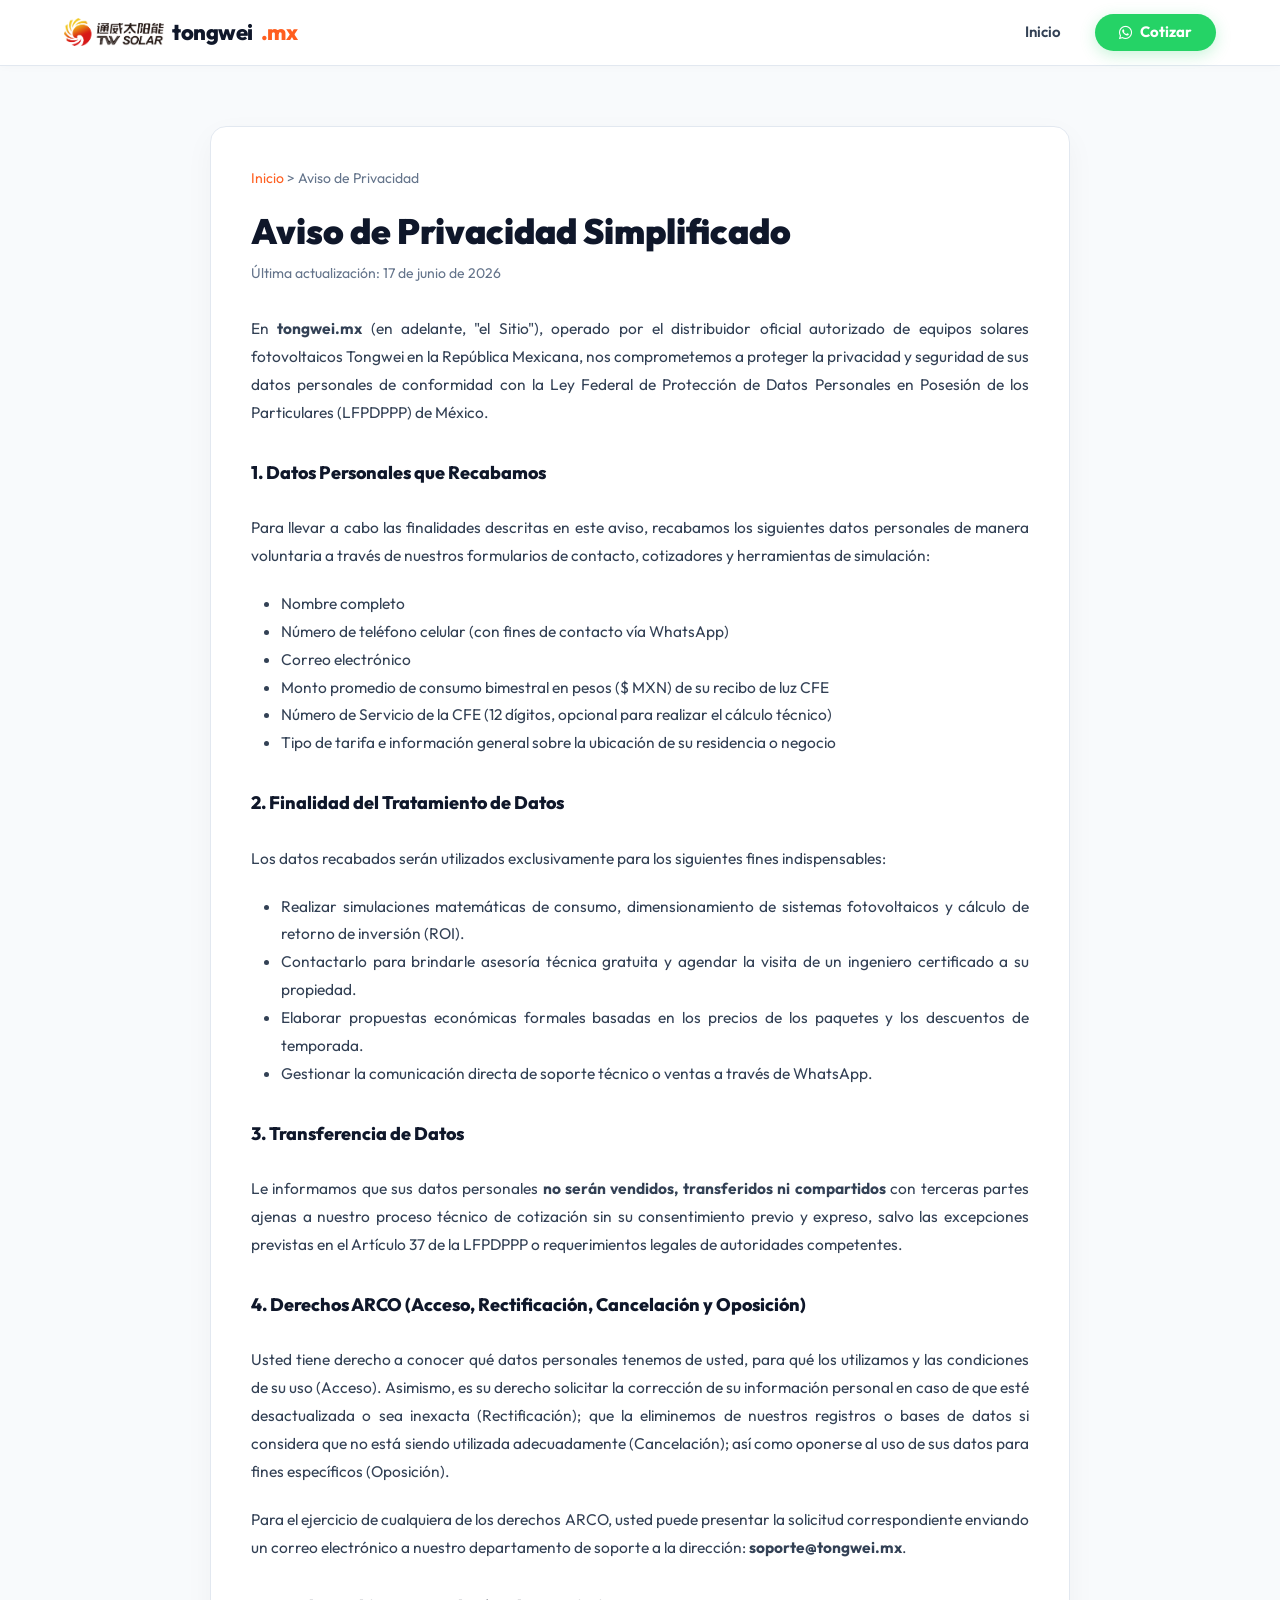
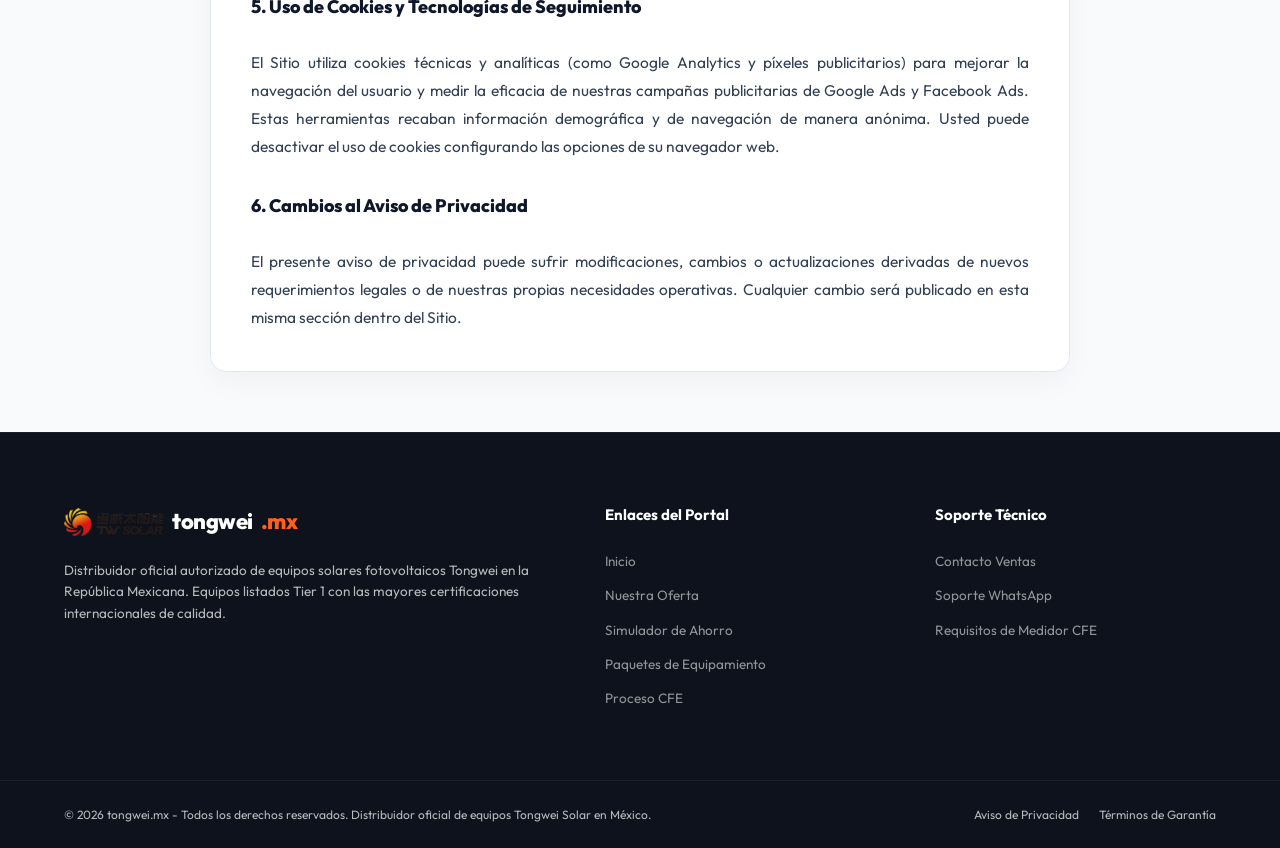
==== aviso-de-privacidad.html @ 2a68ab5f "Hide footer social links and add Aviso de Privacidad and Términos de Garantía pages" ====
<!DOCTYPE html>
<html lang="es-MX">
<head>
    <meta charset="utf-8">
    <meta http-equiv="X-UA-Compatible" content="IE=edge">
    <meta name="viewport" content="width=device-width, initial-scale=1.0">
    <title>Aviso de Privacidad | tongwei.mx | Paneles Solares México</title>
    <link rel="shortcut icon" href="favicon.ico">
    
    <!-- Google Fonts: Outfit -->
    <link rel="preconnect" href="https://fonts.googleapis.com">
    <link rel="preconnect" href="https://fonts.gstatic.com" crossorigin>
    <link href="https://fonts.googleapis.com/css2?family=Outfit:wght@300;400;500;600;700;800;900&display=swap" rel="stylesheet">
    
    <!-- Custom CSS (Inherit landing styles) -->
    <link rel="stylesheet" href="style.css?v=12">
    
    <!-- FontAwesome for Icons -->
    <link rel="stylesheet" href="https://cdnjs.cloudflare.com/ajax/libs/font-awesome/6.4.0/css/all.min.css">
</head>
<body style="background-color: var(--bg-alt); min-height: 100vh; display: flex; flex-direction: column;">

    <!-- Simplified Header -->
    <header id="header" class="scrolled" style="position: sticky; top: 0; z-index: 1000;">
        <div class="nav-container">
            <div class="logo">
                <img src="images/tw-solar-logo.png" alt="Tongwei Solar Logo" class="brand-logo-img">
                <span class="brand-tw">tongwei</span><span class="brand-solar">.mx</span>
            </div>
            <nav class="nav-menu">
                <a href="index.html#inicio">Inicio</a>
                <a href="index.html#contacto" class="btn-nav-cta"><i class="fa-brands fa-whatsapp"></i> Cotizar</a>
            </nav>
        </div>
    </header>

    <!-- Content Area -->
    <main style="flex: 1; padding: 60px 20px; max-width: 900px; margin: 0 auto; width: 100%;">
        <div class="glass-panel" style="background: var(--bg-card); padding: 40px; border-radius: 16px; border: 1px solid var(--border-color); box-shadow: var(--shadow-md);">
            <nav style="font-size: 14px; margin-bottom: 20px; color: var(--text-muted);">
                <a href="index.html" style="color: var(--primary); text-decoration: none;">Inicio</a> &gt; <span>Aviso de Privacidad</span>
            </nav>
            
            <h1 style="font-size: 2.2rem; font-weight: 900; color: var(--text-dark); margin-bottom: 10px; line-height: 1.2;">Aviso de Privacidad Simplificado</h1>
            <p style="font-size: 14px; color: var(--text-muted); margin-bottom: 30px;">Última actualización: 17 de junio de 2026</p>
            
            <div style="font-size: 15.5px; line-height: 1.8; color: var(--text-body); display: flex; flex-direction: column; gap: 20px; text-align: justify;">
                <p>En <strong>tongwei.mx</strong> (en adelante, "el Sitio"), operado por el distribuidor oficial autorizado de equipos solares fotovoltaicos Tongwei en la República Mexicana, nos comprometemos a proteger la privacidad y seguridad de sus datos personales de conformidad con la Ley Federal de Protección de Datos Personales en Posesión de los Particulares (LFPDPPP) de México.</p>
                
                <h3 style="font-size: 18px; font-weight: 800; color: var(--text-dark); margin-top: 10px; margin-bottom: 5px;">1. Datos Personales que Recabamos</h3>
                <p>Para llevar a cabo las finalidades descritas en este aviso, recabamos los siguientes datos personales de manera voluntaria a través de nuestros formularios de contacto, cotizadores y herramientas de simulación:</p>
                <ul style="margin-left: 20px; padding-left: 10px;">
                    <li>Nombre completo</li>
                    <li>Número de teléfono celular (con fines de contacto vía WhatsApp)</li>
                    <li>Correo electrónico</li>
                    <li>Monto promedio de consumo bimestral en pesos ($ MXN) de su recibo de luz CFE</li>
                    <li>Número de Servicio de la CFE (12 dígitos, opcional para realizar el cálculo técnico)</li>
                    <li>Tipo de tarifa e información general sobre la ubicación de su residencia o negocio</li>
                </ul>

                <h3 style="font-size: 18px; font-weight: 800; color: var(--text-dark); margin-top: 10px; margin-bottom: 5px;">2. Finalidad del Tratamiento de Datos</h3>
                <p>Los datos recabados serán utilizados exclusivamente para los siguientes fines indispensables:</p>
                <ul style="margin-left: 20px; padding-left: 10px;">
                    <li>Realizar simulaciones matemáticas de consumo, dimensionamiento de sistemas fotovoltaicos y cálculo de retorno de inversión (ROI).</li>
                    <li>Contactarlo para brindarle asesoría técnica gratuita y agendar la visita de un ingeniero certificado a su propiedad.</li>
                    <li>Elaborar propuestas económicas formales basadas en los precios de los paquetes y los descuentos de temporada.</li>
                    <li>Gestionar la comunicación directa de soporte técnico o ventas a través de WhatsApp.</li>
                </ul>

                <h3 style="font-size: 18px; font-weight: 800; color: var(--text-dark); margin-top: 10px; margin-bottom: 5px;">3. Transferencia de Datos</h3>
                <p>Le informamos que sus datos personales <strong>no serán vendidos, transferidos ni compartidos</strong> con terceras partes ajenas a nuestro proceso técnico de cotización sin su consentimiento previo y expreso, salvo las excepciones previstas en el Artículo 37 de la LFPDPPP o requerimientos legales de autoridades competentes.</p>

                <h3 style="font-size: 18px; font-weight: 800; color: var(--text-dark); margin-top: 10px; margin-bottom: 5px;">4. Derechos ARCO (Acceso, Rectificación, Cancelación y Oposición)</h3>
                <p>Usted tiene derecho a conocer qué datos personales tenemos de usted, para qué los utilizamos y las condiciones de su uso (Acceso). Asimismo, es su derecho solicitar la corrección de su información personal en caso de que esté desactualizada o sea inexacta (Rectificación); que la eliminemos de nuestros registros o bases de datos si considera que no está siendo utilizada adecuadamente (Cancelación); así como oponerse al uso de sus datos para fines específicos (Oposición).</p>
                <p>Para el ejercicio de cualquiera de los derechos ARCO, usted puede presentar la solicitud correspondiente enviando un correo electrónico a nuestro departamento de soporte a la dirección: <strong>soporte@tongwei.mx</strong>.</p>

                <h3 style="font-size: 18px; font-weight: 800; color: var(--text-dark); margin-top: 10px; margin-bottom: 5px;">5. Uso de Cookies y Tecnologías de Seguimiento</h3>
                <p>El Sitio utiliza cookies técnicas y analíticas (como Google Analytics y píxeles publicitarios) para mejorar la navegación del usuario y medir la eficacia de nuestras campañas publicitarias de Google Ads y Facebook Ads. Estas herramientas recaban información demográfica y de navegación de manera anónima. Usted puede desactivar el uso de cookies configurando las opciones de su navegador web.</p>

                <h3 style="font-size: 18px; font-weight: 800; color: var(--text-dark); margin-top: 10px; margin-bottom: 5px;">6. Cambios al Aviso de Privacidad</h3>
                <p>El presente aviso de privacidad puede sufrir modificaciones, cambios o actualizaciones derivadas de nuevos requerimientos legales o de nuestras propias necesidades operativas. Cualquier cambio será publicado en esta misma sección dentro del Sitio.</p>
            </div>
        </div>
    </main>

    <!-- Footer -->
    <footer style="margin-top: auto;">
        <div class="section-container footer-container">
            <div class="footer-info">
                <div class="logo">
                    <img src="images/tw-solar-logo.png" alt="Tongwei Solar Logo" class="brand-logo-img">
                    <span class="brand-tw">tongwei</span><span class="brand-solar">.mx</span>
                </div>
                <p>Distribuidor oficial autorizado de equipos solares fotovoltaicos Tongwei en la República Mexicana. Equipos listados Tier 1 con las mayores certificaciones internacionales de calidad.</p>
            </div>
            
            <div class="footer-links">
                <h4>Enlaces del Portal</h4>
                <a href="index.html#inicio">Inicio</a>
                <a href="index.html#utp">Nuestra Oferta</a>
                <a href="index.html#calculadora">Simulador de Ahorro</a>
                <a href="index.html#paquetes">Paquetes de Equipamiento</a>
                <a href="index.html#interconexion">Proceso CFE</a>
            </div>
            
            <div class="footer-links">
                <h4>Soporte Técnico</h4>
                <a href="index.html#contacto">Contacto Ventas</a>
                <a href="https://wa.me/525512345678?text=Hola!%20Deseo%20soporte%20tecnico%20para%20paneles%20solares%20Tongwei." target="_blank">Soporte WhatsApp</a>
                <a href="index.html#interconexion">Requisitos de Medidor CFE</a>
            </div>
        </div>
        
        <div class="footer-bottom">
            <div class="section-container fb-container">
                <p>&copy; 2026 tongwei.mx - Todos los derechos reservados. Distribuidor oficial de equipos Tongwei Solar en México.</p>
                <div class="fb-links">
                    <a href="aviso-de-privacidad.html">Aviso de Privacidad</a>
                    <a href="terminos-de-garantia.html">Términos de Garantía</a>
                </div>
            </div>
        </div>
    </footer>

</body>
</html>
---- style.css ----
/* Design System & Variables (Light Theme) */
:root {
    --bg-light: #ffffff;
    --bg-alt: #f8fafc;
    --bg-card: #ffffff;
    --border-color: #e2e8f0;
    --border-hover: #cbd5e1;
    
    --primary: #ff5e1f; /* Vibrant Solar Orange */
    --primary-hover: #e04a0e;
    --primary-gradient: linear-gradient(135deg, #ff9f1c 0%, #ff5e1f 100%);
    --secondary-gradient: linear-gradient(135deg, #ffd166 0%, #ffb703 100%);
    --whatsapp-green: #25d366;
    --whatsapp-hover: #20ba59;
    
    --text-dark: #0f172a; /* Slate 900 */
    --text-body: #334155; /* Slate 700 */
    --text-muted: #64748b; /* Slate 500 */
    
    --font-main: 'Outfit', sans-serif;
    --transition-smooth: all 0.4s cubic-bezier(0.16, 1, 0.3, 1);
    --shadow-sm: 0 2px 8px rgba(0, 0, 0, 0.02);
    --shadow-md: 0 10px 30px rgba(0, 0, 0, 0.04);
    --shadow-lg: 0 15px 45px rgba(0, 0, 0, 0.06);
}

/* Base Reset */
* {
    margin: 0;
    padding: 0;
    box-sizing: border-box;
    scroll-behavior: smooth;
}

body {
    background-color: var(--bg-light);
    color: var(--text-body);
    font-family: var(--font-main);
    line-height: 1.65;
    overflow-x: hidden;
}

a {
    color: inherit;
    text-decoration: none;
}

button, input, select, textarea {
    font-family: inherit;
}

/* Utilities */
.section-container {
    max-width: 1200px;
    margin: 0 auto;
    padding: 90px 24px;
}

.section-header {
    text-align: center;
    max-width: 750px;
    margin: 0 auto 60px auto;
}

.section-header h2 {
    font-size: clamp(28px, 4.5vw, 38px);
    font-weight: 900;
    color: var(--text-dark);
    margin-bottom: 15px;
    letter-spacing: -0.8px;
}

.section-header p {
    color: var(--text-muted);
    font-size: 17px;
}

.gradient-text {
    background: var(--primary-gradient);
    -webkit-background-clip: text;
    -webkit-text-fill-color: transparent;
    display: inline-block;
}

.highlight-orange {
    color: var(--primary);
    font-weight: 800;
}

/* Glassmorphism / Card Styling */
.glass-panel {
    background: rgba(255, 255, 255, 0.95);
    backdrop-filter: blur(16px);
    -webkit-backdrop-filter: blur(16px);
    border: 1px solid var(--border-color);
    box-shadow: var(--shadow-md);
    border-radius: 20px;
}

/* Scroll Reveal classes */
.reveal {
    opacity: 0;
    transition: opacity 0.8s ease, transform 0.8s ease;
}

.reveal.fade-up {
    transform: translateY(30px);
}

.reveal.fade-left {
    transform: translateX(-35px);
}

.reveal.fade-right {
    transform: translateX(35px);
}

.reveal.visible {
    opacity: 1;
    transform: translate(0) !important;
}

/* Top Promo Banner */
.top-promo-banner {
    background: var(--text-dark);
    color: #ffd166;
    padding: 10px 0;
    font-size: 13px;
    text-align: center;
    position: relative;
    z-index: 1001;
    font-weight: 600;
}

.top-promo-banner .promo-content {
    display: flex;
    justify-content: center;
    align-items: center;
    gap: 15px;
    flex-wrap: wrap;
    max-width: 1200px;
    margin: 0 auto;
    padding: 0 24px;
}

.top-promo-banner .divider {
    color: rgba(255,255,255,0.2);
}

/* Header & Nav */
header {
    position: fixed;
    top: 38px;
    left: 0;
    width: 100%;
    z-index: 1000;
    transition: var(--transition-smooth);
    padding: 22px 0;
    background: rgba(255, 255, 255, 0.8);
    backdrop-filter: blur(16px);
    -webkit-backdrop-filter: blur(16px);
    border-bottom: 1px solid rgba(226, 232, 240, 0.6);
}

header.scrolled {
    top: 0;
    background: rgba(255, 255, 255, 0.95);
    border-bottom: 1px solid var(--border-color);
    padding: 14px 0;
    box-shadow: var(--shadow-sm);
}

.nav-container {
    max-width: 1200px;
    margin: 0 auto;
    display: flex;
    justify-content: space-between;
    align-items: center;
    padding: 0 24px;
}

.logo {
    display: flex;
    align-items: center;
    gap: 8px;
}

.brand-logo-img {
    height: 28px;
    width: auto;
}

.brand-tw {
    font-size: 22px;
    font-weight: 800;
    color: var(--text-dark);
    letter-spacing: -0.5px;
}

.brand-solar {
    font-size: 22px;
    font-weight: 800;
    color: var(--primary);
    letter-spacing: -0.5px;
}

.nav-menu {
    display: flex;
    align-items: center;
    gap: 28px;
}

.nav-menu a {
    font-size: 15px;
    font-weight: 600;
    color: var(--text-body);
    transition: var(--transition-smooth);
    position: relative;
    padding: 6px 6px;
}

.nav-menu a::after {
    content: '';
    position: absolute;
    bottom: 0;
    left: 0;
    width: 0;
    height: 2.5px;
    background: var(--primary);
    transition: var(--transition-smooth);
}

.nav-menu a:hover, .nav-menu a.active {
    color: var(--primary);
}

.nav-menu a:hover::after, .nav-menu a.active::after {
    width: 100%;
}

.nav-menu .btn-nav-cta {
    background-color: var(--whatsapp-green) !important;
    color: var(--bg-light) !important;
    padding: 6px 24px;
    border-radius: 30px;
    font-weight: 700 !important;
    box-shadow: 0 4px 15px rgba(37, 211, 102, 0.25);
    display: inline-flex;
    align-items: center;
    gap: 8px;
    white-space: nowrap;
}

.nav-menu .btn-nav-cta::after {
    display: none !important;
}

.nav-menu .btn-nav-cta:hover {
    background-color: var(--whatsapp-hover) !important;
    transform: translateY(-2px);
    box-shadow: 0 6px 20px rgba(37, 211, 102, 0.4);
}

.mobile-toggle {
    display: none;
    background: none;
    border: none;
    color: var(--text-dark);
    font-size: 24px;
    cursor: pointer;
}

/* Hero Section */
.hero-section {
    position: relative;
    min-height: 100vh;
    display: flex;
    align-items: center;
    padding-top: 140px;
    padding-bottom: 80px;
    overflow: hidden;
    background-color: var(--bg-alt);
}

.hero-bg {
    position: absolute;
    top: 0;
    left: 0;
    width: 100%;
    height: 100%;
    background-size: cover;
    background-position: center;
    z-index: 1;
    opacity: 0.95;
}

.hero-overlay {
    position: absolute;
    top: 0;
    left: 0;
    width: 100%;
    height: 100%;
    background: linear-gradient(90deg, rgba(255,255,255,0.98) 35%, rgba(255,255,255,0.85) 60%, rgba(255,255,255,0.2) 100%);
    z-index: 2;
}

.hero-content-container {
    max-width: 1200px;
    margin: 0 auto;
    padding: 0 24px;
    width: 100%;
    display: grid;
    grid-template-columns: 1.25fr 0.75fr;
    align-items: center;
    gap: 40px;
    position: relative;
    z-index: 3;
}

.hero-text {
    max-width: 700px;
}

.tier-tag {
    display: inline-flex;
    align-items: center;
    gap: 8px;
    background: rgba(255, 94, 31, 0.08);
    border: 1px solid rgba(255, 94, 31, 0.2);
    color: var(--primary);
    padding: 6px 14px;
    border-radius: 20px;
    font-size: 11px;
    font-weight: 700;
    letter-spacing: 0.8px;
    margin-bottom: 24px;
}

.hero-text h1 {
    font-size: clamp(34px, 4.5vw, 46px);
    line-height: 1.15;
    font-weight: 900;
    color: var(--text-dark);
    margin-bottom: 12px;
    letter-spacing: -1.2px;
}

.hero-text h2 {
    font-size: clamp(19px, 2.5vw, 25px);
    line-height: 1.35;
    font-weight: 600;
    color: var(--text-body);
    margin-bottom: 24px;
}

.hero-text p {
    font-size: 17px;
    color: var(--text-body);
    margin-bottom: 30px;
    max-width: 600px;
}

.utp-hero-strip {
    display: flex;
    gap: 15px;
    flex-wrap: wrap;
    margin-bottom: 35px;
}

.utp-hero-item {
    display: flex;
    align-items: center;
    gap: 8px;
    font-size: 14.5px;
    color: var(--text-dark);
    background: #ffffff;
    padding: 8px 16px;
    border-radius: 30px;
    border: 1px solid var(--border-color);
    box-shadow: var(--shadow-sm);
}

.utp-hero-item i {
    color: var(--primary);
}

.hero-actions {
    display: flex;
    gap: 16px;
    flex-wrap: wrap;
}

.btn-primary-wa {
    background-color: var(--whatsapp-green);
    color: #ffffff;
    padding: 15px 30px;
    border-radius: 30px;
    font-weight: 700;
    display: inline-flex;
    align-items: center;
    gap: 10px;
    box-shadow: 0 4px 15px rgba(37, 211, 102, 0.25);
    transition: var(--transition-smooth);
}

.btn-primary-wa:hover {
    background-color: var(--whatsapp-hover);
    transform: translateY(-2px);
    box-shadow: 0 6px 20px rgba(37, 211, 102, 0.4);
}

.btn-secondary {
    background: #ffffff;
    border: 1px solid var(--border-color);
    color: var(--text-dark);
    padding: 15px 30px;
    border-radius: 30px;
    font-weight: 700;
    display: inline-flex;
    align-items: center;
    gap: 10px;
    box-shadow: var(--shadow-sm);
    transition: var(--transition-smooth);
}

.btn-secondary:hover {
    background: var(--bg-alt);
    border-color: var(--border-hover);
    transform: translateY(-2px);
}

.hero-badge-panel {
    display: flex;
    justify-content: center;
}

.hero-visual-card {
    background: #ffffff;
    border: 1px solid var(--border-color);
    border-radius: 24px;
    padding: 30px;
    width: 320px;
    box-shadow: var(--shadow-lg);
    position: relative;
    text-align: center;
}

.hero-panel-img {
    width: 170px;
    height: auto;
    margin: 0 auto 20px auto;
    display: block;
    filter: drop-shadow(0 10px 20px rgba(0,0,0,0.06));
    animation: float 6s ease-in-out infinite;
}

.badge-discount {
    position: absolute;
    top: 20px;
    right: 20px;
    background: #ef4444;
    color: #ffffff;
    padding: 4px 12px;
    border-radius: 30px;
    font-size: 11px;
    font-weight: 800;
    letter-spacing: 0.5px;
}

.hero-visual-card h4 {
    font-size: 16px;
    font-weight: 700;
    color: var(--text-dark);
    margin-bottom: 4px;
}

.hero-visual-card p {
    font-size: 13px;
    color: var(--text-muted);
    margin-bottom: 15px;
}

.price-strike {
    text-decoration: line-through;
    color: var(--text-muted);
    font-size: 13px;
    display: block;
}

.price-now {
    color: #ef4444;
    font-weight: 800;
    font-size: 16px;
    display: block;
}

@keyframes float {
    0%, 100% { transform: translateY(0) rotate(1.5deg); }
    50% { transform: translateY(-12px) rotate(-1.5deg); }
}

/* Separator shape */
.custom-shape-divider-bottom {
    position: absolute;
    bottom: 0;
    left: 0;
    width: 100%;
    overflow: hidden;
    line-height: 0;
    transform: rotate(180deg);
    z-index: 4;
}

.custom-shape-divider-bottom svg {
    position: relative;
    display: block;
    width: calc(100% + 1.3px);
    height: 40px;
}

.custom-shape-divider-bottom .shape-fill {
    fill: var(--bg-light);
}

/* UTP Detail Section */
.utp-detail-section {
    background-color: var(--bg-light);
}

.utp-grid {
    display: grid;
    grid-template-columns: repeat(auto-fit, minmax(240px, 1fr));
    gap: 24px;
}

.utp-card {
    background: var(--bg-alt);
    border: 1px solid var(--border-color);
    padding: 35px 24px;
    border-radius: 16px;
    transition: var(--transition-smooth);
}

.utp-card:hover {
    transform: translateY(-5px);
    border-color: var(--border-hover);
    box-shadow: var(--shadow-sm);
}

.utp-icon {
    font-size: 32px;
    color: var(--primary);
    margin-bottom: 20px;
}

.utp-card h3 {
    font-size: 18px;
    font-weight: 700;
    color: var(--text-dark);
    margin-bottom: 12px;
}

.utp-card p {
    font-size: 14.5px;
    color: var(--text-body);
}

/* Before / After CFE Bills Proof Section */
.proof-section {
    background-color: var(--bg-alt);
    border-top: 1px solid var(--border-color);
    border-bottom: 1px solid var(--border-color);
}

.proof-wrapper {
    display: flex;
    justify-content: center;
    align-items: center;
    gap: 30px;
    max-width: 1000px;
    margin: 0 auto;
}

.bill-card {
    background: #ffffff;
    border: 1px solid var(--border-color);
    border-radius: 16px;
    width: 310px;
    box-shadow: var(--shadow-md);
    overflow: hidden;
}

.bill-badge {
    padding: 8px;
    font-size: 11px;
    font-weight: 800;
    text-align: center;
    color: #ffffff;
}

.bill-badge.dac {
    background-color: #ef4444;
}

.bill-badge.minimum {
    background-color: #22c55e;
}

.bill-header {
    padding: 20px;
    border-bottom: 1px dashed var(--border-color);
    text-align: center;
}

.bill-header h4 {
    font-size: 15px;
    font-weight: 800;
    color: var(--text-dark);
    text-transform: uppercase;
}

.bill-header span {
    font-size: 11px;
    color: var(--text-muted);
}

.bill-body {
    padding: 24px;
    text-align: center;
}

.bill-row {
    display: flex;
    justify-content: space-between;
    margin-bottom: 12px;
    font-size: 14px;
}

.tag-red {
    background: #fee2e2;
    color: #ef4444;
    padding: 2px 8px;
    border-radius: 4px;
    font-size: 11px;
    font-weight: 700;
}

.tag-green {
    background: #dcfce7;
    color: #22c55e;
    padding: 2px 8px;
    border-radius: 4px;
    font-size: 11px;
    font-weight: 700;
}

.bill-amount {
    font-size: 34px;
    font-weight: 900;
    color: var(--text-dark);
    margin-top: 15px;
}

.before .bill-amount {
    color: #ef4444;
}

.after .bill-amount {
    color: #22c55e;
}

.bill-footer {
    padding: 16px 20px;
    background: var(--bg-alt);
    font-size: 12px;
    color: var(--text-muted);
    border-top: 1px solid var(--border-color);
    display: flex;
    gap: 8px;
}

.bill-footer i {
    font-size: 14px;
    margin-top: 2px;
}

.before .bill-footer i {
    color: #ef4444;
}

.after .bill-footer i {
    color: #22c55e;
}

.bill-separator {
    display: flex;
    flex-direction: column;
    align-items: center;
    gap: 8px;
}

.arrow-arrow {
    font-size: 40px;
    color: var(--primary);
}

.saving-pct {
    font-size: 15px;
    font-weight: 800;
    color: #22c55e;
    background: #dcfce7;
    padding: 4px 12px;
    border-radius: 20px;
}

/* Calculator Section */
.calculator-section {
    background-color: var(--bg-light);
}

.calc-card {
    display: grid;
    grid-template-columns: 1.15fr 0.85fr;
    overflow: hidden;
}

.calc-inputs-panel {
    padding: 40px;
}

.calc-group {
    margin-bottom: 25px;
}

.calc-group label {
    font-size: 16px;
    font-weight: 700;
    color: var(--text-dark);
    display: block;
    margin-bottom: 15px;
}

.calc-group .q-num {
    background: var(--primary);
    color: #ffffff;
    width: 24px;
    height: 24px;
    border-radius: 50%;
    display: inline-flex;
    justify-content: center;
    align-items: center;
    font-size: 12px;
    font-weight: 800;
    margin-right: 8px;
}

.bill-options {
    display: grid;
    grid-template-columns: repeat(2, 1fr);
    gap: 12px;
    margin-bottom: 20px;
}

.bill-opt-btn {
    background: #ffffff;
    border: 1px solid var(--border-color);
    padding: 12px;
    border-radius: 10px;
    font-size: 14px;
    font-weight: 600;
    color: var(--text-body);
    cursor: pointer;
    transition: var(--transition-smooth);
}

.bill-opt-btn:hover {
    border-color: var(--primary);
    color: var(--primary);
}

.bill-opt-btn.active {
    border-color: var(--primary);
    background: rgba(255, 94, 31, 0.04);
    color: var(--primary);
}

.slider-container {
    padding: 10px 0;
}

.slider-text {
    font-size: 14px;
    margin-top: 8px;
    color: var(--text-body);
}

.slider-text strong {
    color: var(--primary);
}

/* Custom Slider inputs */
input[type="range"] {
    -webkit-appearance: none;
    width: 100%;
    height: 6px;
    border-radius: 3px;
    background: #e2e8f0;
    outline: none;
}

input[type="range"]::-webkit-slider-thumb {
    -webkit-appearance: none;
    width: 20px;
    height: 20px;
    border-radius: 50%;
    background: var(--primary-gradient);
    cursor: pointer;
    box-shadow: 0 0 10px rgba(255, 94, 31, 0.3);
    transition: var(--transition-smooth);
}

input[type="range"]::-webkit-slider-thumb:hover {
    transform: scale(1.15);
}

select {
    width: 100%;
    background: #ffffff;
    border: 1px solid var(--border-color);
    padding: 14px;
    border-radius: 10px;
    outline: none;
    font-size: 14.5px;
    color: var(--text-body);
    cursor: pointer;
    transition: var(--transition-smooth);
}

select:focus {
    border-color: var(--primary);
}

.calc-results-panel {
    background: rgba(255, 94, 31, 0.02);
    border-left: 1px solid var(--border-color);
    padding: 40px;
    display: flex;
    flex-direction: column;
    justify-content: space-between;
}

.result-headline {
    text-align: center;
    border-bottom: 1px dashed var(--border-color);
    padding-bottom: 24px;
    margin-bottom: 24px;
}

.result-headline h3 {
    font-size: 13px;
    text-transform: uppercase;
    letter-spacing: 0.8px;
    color: var(--text-muted);
    margin-bottom: 8px;
}

.savings-number {
    font-size: 38px;
    font-weight: 900;
    color: #22c55e;
}

.result-details-grid {
    display: grid;
    grid-template-columns: 1fr;
    gap: 16px;
    margin-bottom: 30px;
}

.detail-item {
    display: flex;
    justify-content: space-between;
    font-size: 14.5px;
    border-bottom: 1px solid rgba(0,0,0,0.03);
    padding-bottom: 8px;
}

.detail-item .label {
    color: var(--text-muted);
}

.detail-item .value {
    font-weight: 700;
    color: var(--text-dark);
}

.btn-calc-wa {
    background-color: var(--whatsapp-green);
    color: #ffffff;
    text-align: center;
    padding: 14px;
    border-radius: 30px;
    font-weight: 700;
    display: flex;
    justify-content: center;
    align-items: center;
    gap: 10px;
    box-shadow: 0 4px 15px rgba(37, 211, 102, 0.2);
    transition: var(--transition-smooth);
}

.btn-calc-wa:hover {
    background-color: var(--whatsapp-hover);
    transform: translateY(-2px);
}

/* Package Section Styling & Switcher */
.packages-section {
    background-color: var(--bg-alt);
    border-top: 1px solid var(--border-color);
}

.package-switcher-wrap {
    display: inline-flex;
    background: #ffffff;
    border: 1px solid var(--border-color);
    padding: 5px;
    border-radius: 40px;
    margin-top: 20px;
    box-shadow: var(--shadow-sm);
}

.switcher-btn {
    border: none;
    background: none;
    padding: 10px 24px;
    font-weight: 700;
    font-size: 14px;
    border-radius: 30px;
    cursor: pointer;
    color: var(--text-muted);
    transition: var(--transition-smooth);
}

.switcher-btn:hover {
    color: var(--text-dark);
}

.switcher-btn.active {
    background: var(--primary-gradient);
    color: #ffffff;
    box-shadow: 0 4px 12px var(--primary-glow);
}

.packages-grid {
    display: grid;
    grid-template-columns: repeat(auto-fit, minmax(280px, 1fr));
    gap: 24px;
    margin-top: 20px;
}

.package-card {
    background: #ffffff;
    border: 1px solid var(--border-color);
    border-radius: 16px;
    padding: 30px;
    position: relative;
    display: flex;
    flex-direction: column;
    transition: var(--transition-smooth);
}

.package-card.hidden {
    display: none !important;
}

.package-card:hover {
    transform: translateY(-6px);
    box-shadow: var(--shadow-md);
    border-color: var(--border-hover);
}

.package-card.featured {
    border: 2px solid var(--primary);
    box-shadow: var(--shadow-lg);
}

.pack-badge {
    font-size: 10px;
    font-weight: 800;
    background: rgba(0,0,0,0.05);
    padding: 3px 8px;
    border-radius: 4px;
    align-self: flex-start;
    margin-bottom: 15px;
    color: var(--text-muted);
}

.pack-badge.best-seller {
    background: var(--primary);
    color: #ffffff;
}

.package-card h3 {
    font-size: 19px;
    font-weight: 800;
    color: var(--text-dark);
    margin-bottom: 5px;
}

.pack-panels {
    font-size: 14.5px;
    color: var(--primary);
    font-weight: 700;
    margin-bottom: 15px;
}

.pack-desc {
    font-size: 13.5px;
    color: var(--text-muted);
    margin-bottom: 15px;
    min-height: 42px;
}

.pack-power {
    font-size: 14px;
    font-weight: 600;
    color: var(--text-dark);
    border-bottom: 1px solid var(--border-color);
    padding-bottom: 15px;
    margin-bottom: 15px;
}

.pack-pricing {
    margin-bottom: 20px;
}

.pack-pricing .regular {
    text-decoration: line-through;
    color: var(--text-muted);
    font-size: 12px;
}

.pack-pricing .discount {
    background: #fee2e2;
    color: #ef4444;
    font-size: 10px;
    font-weight: 800;
    padding: 2px 6px;
    border-radius: 4px;
    margin-left: 6px;
}

.pack-pricing .price {
    font-size: 30px;
    font-weight: 900;
    color: var(--text-dark);
    line-height: 1.1;
    margin-top: 5px;
}

.pack-pricing .currency {
    font-size: 14px;
    font-weight: 700;
}

.price-note {
    font-size: 11px;
    color: var(--text-muted);
    display: block;
    margin-top: 4px;
}

.pack-features {
    list-style: none;
    margin-bottom: 25px;
    display: flex;
    flex-direction: column;
    gap: 10px;
    font-size: 13.5px;
    flex-grow: 1;
}

.pack-features li {
    display: flex;
    align-items: center;
    gap: 8px;
}

.pack-features li i {
    color: #22c55e;
}

.btn-pack-wa {
    background-color: var(--whatsapp-green);
    color: #ffffff;
    text-align: center;
    padding: 12px;
    border-radius: 30px;
    font-weight: 700;
    font-size: 14px;
    display: flex;
    justify-content: center;
    align-items: center;
    gap: 8px;
    transition: var(--transition-smooth);
}

.btn-pack-wa:hover {
    background-color: var(--whatsapp-hover);
    transform: translateY(-2px);
}

/* Interconnection Section */
.interconnection-section {
    background-color: var(--bg-light);
}

.interconn-wrapper {
    display: grid;
    grid-template-columns: 1.15fr 0.85fr;
    gap: 50px;
    align-items: center;
}

.section-subtitle {
    font-size: 11px;
    font-weight: 800;
    color: var(--primary);
    letter-spacing: 1px;
    display: block;
    margin-bottom: 10px;
}

.interconn-text h2 {
    font-size: clamp(28px, 3.5vw, 36px);
    font-weight: 800;
    color: var(--text-dark);
    margin-bottom: 20px;
    line-height: 1.25;
}

.interconn-text p {
    font-size: 15.5px;
    color: var(--text-body);
    margin-bottom: 25px;
}

.alert-box-warning {
    background: #fffbeb;
    border: 1px solid #fef3c7;
    border-left: 4px solid #f59e0b;
    padding: 20px;
    border-radius: 12px;
    display: flex;
    gap: 15px;
    margin-bottom: 30px;
}

.alert-box-warning i {
    font-size: 24px;
    color: #f59e0b;
    margin-top: 2px;
}

.alert-box-warning strong {
    color: #b45309;
    display: block;
    margin-bottom: 4px;
    font-size: 14px;
}

.alert-box-warning p {
    font-size: 13px;
    color: #78350f;
    margin: 0;
    line-height: 1.5;
}

.process-steps {
    display: flex;
    flex-direction: column;
    gap: 20px;
}

.step {
    display: flex;
    gap: 15px;
}

.step-num {
    background: var(--primary);
    color: #ffffff;
    width: 32px;
    height: 32px;
    border-radius: 50%;
    display: flex;
    justify-content: center;
    align-items: center;
    font-weight: 800;
    flex-shrink: 0;
}

.step h4 {
    font-size: 16px;
    font-weight: 700;
    color: var(--text-dark);
    margin-bottom: 4px;
}

.step p {
    font-size: 13.5px;
    color: var(--text-muted);
    margin: 0;
}

.interconn-visual {
    position: relative;
}

.interconn-img {
    width: 100%;
    border-radius: 20px;
    box-shadow: var(--shadow-lg);
    border: 1px solid var(--border-color);
}

.floating-alert-card {
    position: absolute;
    bottom: -20px;
    left: -20px;
    background: #ffffff;
    border: 1px solid var(--border-color);
    padding: 20px;
    border-radius: 16px;
    box-shadow: var(--shadow-lg);
    width: 250px;
    display: flex;
    flex-direction: column;
    gap: 6px;
}

.floating-alert-card i {
    font-size: 24px;
    color: var(--primary);
}

.floating-alert-card h4 {
    font-size: 14px;
    font-weight: 800;
    margin: 0;
    color: var(--text-dark);
}

.floating-alert-card p {
    font-size: 11px;
    color: var(--text-muted);
    margin: 0;
}

/* Technology Detail & Cell/Quality Grid (j1, j2, j3) */
.tech-section {
    background-color: var(--bg-alt);
    border-top: 1px solid var(--border-color);
    border-bottom: 1px solid var(--border-color);
}

.tech-grid {
    display: grid;
    grid-template-columns: repeat(auto-fit, minmax(280px, 1fr));
    gap: 30px;
    margin-bottom: 60px;
}

.tech-card {
    background: #ffffff;
    border: 1px solid var(--border-color);
    border-radius: 16px;
    padding: 30px;
    display: flex;
    flex-direction: column;
    align-items: center;
    text-align: center;
    transition: var(--transition-smooth);
}

.tech-card:hover {
    transform: translateY(-5px);
    box-shadow: var(--shadow-md);
}

.tech-card img {
    height: 200px;
    max-width: 100%;
    width: auto;
    object-fit: contain;
    margin-bottom: 25px;
    filter: drop-shadow(0 10px 20px rgba(0,0,0,0.05));
}

.tech-body h3 {
    font-size: 19px;
    font-weight: 800;
    color: var(--text-dark);
    margin-bottom: 10px;
}

.tech-body p {
    font-size: 14px;
    color: var(--text-body);
    margin-bottom: 20px;
}

.tech-power {
    background: rgba(255, 94, 31, 0.08);
    color: var(--primary);
    font-weight: 700;
    padding: 6px 16px;
    border-radius: 30px;
    font-size: 12.5px;
}

/* Cell Quality Grid (copied supplier images) */
.cell-quality-section {
    background: #ffffff;
    border: 1px solid var(--border-color);
    border-radius: 20px;
    padding: 45px;
    margin-bottom: 60px;
    box-shadow: var(--shadow-sm);
}

.cq-header {
    text-align: center;
    max-width: 600px;
    margin: 0 auto 40px auto;
}

.cq-header h3 {
    font-size: 22px;
    font-weight: 800;
    color: var(--text-dark);
    margin-bottom: 10px;
}

.cq-header p {
    font-size: 14.5px;
    color: var(--text-muted);
}

.cq-grid {
    display: grid;
    grid-template-columns: repeat(auto-fit, minmax(240px, 1fr));
    gap: 30px;
}

.cq-item {
    text-align: center;
}

.cq-item img {
    width: 100%;
    max-width: 180px;
    height: 120px;
    object-fit: contain;
    margin-bottom: 20px;
}

.cq-item i {
    font-size: 3.5rem;
    color: var(--primary);
    margin-bottom: 20px;
    display: inline-block;
    height: 120px;
    line-height: 120px;
    transition: transform 0.3s ease, color 0.3s ease;
}

.cq-item:hover i {
    transform: scale(1.15);
    color: var(--primary-hover);
}

.cq-item h4 {
    font-size: 16px;
    font-weight: 700;
    color: var(--text-dark);
    margin-bottom: 8px;
}

.cq-item p {
    font-size: 13px;
    color: var(--text-body);
}

.tech-advantages {
    display: grid;
    grid-template-columns: repeat(auto-fit, minmax(200px, 1fr));
    gap: 30px;
    border-top: 1px solid var(--border-color);
    padding-top: 60px;
}

.adv-item {
    text-align: center;
}

.adv-item img {
    width: 48px;
    height: 48px;
    object-fit: contain;
    margin-bottom: 15px;
}

.adv-item h4 {
    font-size: 15.5px;
    font-weight: 700;
    color: var(--text-dark);
    margin-bottom: 8px;
}

.adv-item p {
    font-size: 13px;
    color: var(--text-muted);
}

/* Gallery Section */
.gallery-section {
    background-color: var(--bg-light);
}

.gallery-grid {
    display: grid;
    grid-template-columns: repeat(auto-fit, minmax(320px, 1fr));
    gap: 24px;
}

.gal-card {
    background: #ffffff;
    border: 1px solid var(--border-color);
    border-radius: 16px;
    overflow: hidden;
    box-shadow: var(--shadow-sm);
}

.gal-card img {
    width: 100%;
    height: 220px;
    object-fit: cover;
    transition: var(--transition-smooth);
}

.gal-card:hover img {
    transform: scale(1.04);
}

.gal-info {
    padding: 20px;
}

.gal-info h4 {
    font-size: 16px;
    font-weight: 700;
    color: var(--text-dark);
    margin-bottom: 6px;
}

.gal-info p {
    font-size: 13px;
    color: var(--text-muted);
    margin: 0;
}

/* Referral Section */
.referral-section {
    background-color: var(--bg-alt);
    border-top: 1px solid var(--border-color);
}

.referral-card {
    background: #f0fdf4;
    border: 1px solid #bbf7d0;
    border-radius: 20px;
    padding: 40px;
    display: flex;
    align-items: center;
    gap: 30px;
    max-width: 1000px;
    margin: 0 auto;
}

.ref-icon {
    font-size: 44px;
    color: #22c55e;
}

.ref-text h2 {
    font-size: 20px;
    font-weight: 800;
    color: #14532d;
    margin-bottom: 10px;
}

.ref-text p {
    font-size: 14.5px;
    color: #166534;
    margin: 0;
}

/* FAQ Accordion Section (New from brainstorm) */
.faq-section {
    background-color: var(--bg-light);
    border-top: 1px solid var(--border-color);
}

.faq-wrapper {
    max-width: 800px;
    margin: 0 auto;
    display: flex;
    flex-direction: column;
    gap: 16px;
}

.faq-item {
    border: 1px solid var(--border-color);
    border-radius: 12px;
    background: #ffffff;
    overflow: hidden;
    transition: var(--transition-smooth);
}

.faq-question {
    padding: 20px 24px;
    display: flex;
    justify-content: space-between;
    align-items: center;
    cursor: pointer;
    font-weight: 700;
    color: var(--text-dark);
    user-select: none;
}

.faq-question i {
    font-size: 14px;
    color: var(--primary);
    transition: transform 0.3s ease;
}

.faq-answer {
    max-height: 0;
    overflow: hidden;
    transition: max-height 0.35s ease;
    padding: 0 24px;
    background: var(--bg-alt);
    border-top: 0 solid var(--border-color);
}

.faq-answer p {
    padding: 20px 0;
    font-size: 14.5px;
    color: var(--text-body);
    margin: 0;
}

.faq-item.active {
    border-color: var(--primary);
    box-shadow: var(--shadow-sm);
}

.faq-item.active .faq-question i {
    transform: rotate(180deg);
}

.faq-item.active .faq-answer {
    border-top: 1px solid var(--border-color);
}

/* Contact / Lead Section */
.contact-section {
    background-color: var(--bg-alt);
    border-top: 1px solid var(--border-color);
}

.contact-wrapper {
    display: grid;
    grid-template-columns: 0.95fr 1.05fr;
    overflow: hidden;
}

.contact-info {
    padding: 50px;
    display: flex;
    flex-direction: column;
    justify-content: space-between;
}

.contact-info h2 {
    font-size: clamp(26px, 3.5vw, 32px);
    font-weight: 800;
    color: var(--text-dark);
    margin-bottom: 15px;
    line-height: 1.2;
}

.contact-info p {
    font-size: 15px;
    color: var(--text-body);
    margin-bottom: 30px;
}

.contact-details {
    display: flex;
    flex-direction: column;
    gap: 20px;
    margin-bottom: 40px;
}

.detail-row {
    display: flex;
    gap: 15px;
    font-size: 15px;
}

.detail-row i {
    font-size: 18px;
    color: var(--primary);
    margin-top: 3px;
    width: 20px;
}

.b2b-tax-badge {
    display: flex;
    gap: 15px;
    background: #ffffff;
    border: 1px solid var(--border-color);
    padding: 20px;
    border-radius: 12px;
}

.b2b-tax-badge i {
    font-size: 24px;
    color: var(--primary);
}

.b2b-tax-badge h4 {
    font-size: 14px;
    font-weight: 700;
    color: var(--text-dark);
    margin-bottom: 4px;
}

.b2b-tax-badge p {
    font-size: 12px;
    color: var(--text-muted);
    margin: 0;
}

.contact-form {
    border-left: 1px solid var(--border-color);
    padding: 50px;
    position: relative;
    background: #ffffff;
}

.form-row {
    display: grid;
    grid-template-columns: 1fr 1fr;
    gap: 20px;
}

.form-group {
    display: flex;
    flex-direction: column;
    gap: 8px;
    margin-bottom: 20px;
}

.form-group label {
    font-size: 13.5px;
    font-weight: 700;
    color: var(--text-dark);
    display: flex;
    justify-content: space-between;
    align-items: center;
}

.cfe-help-trigger {
    font-size: 11px;
    color: var(--primary);
    cursor: pointer;
    font-weight: 600;
    display: inline-flex;
    align-items: center;
    gap: 4px;
}

.cfe-help-trigger:hover {
    text-decoration: underline;
}

.form-group input, .form-group select, .form-group textarea {
    background: #ffffff;
    border: 1px solid var(--border-color);
    border-radius: 8px;
    padding: 12px;
    font-size: 14.5px;
    outline: none;
    color: var(--text-body);
    transition: var(--transition-smooth);
}

.form-group input:focus, .form-group select:focus, .form-group textarea:focus {
    border-color: var(--primary);
    box-shadow: 0 0 0 3px rgba(255, 94, 31, 0.1);
}

.cfe-help {
    font-size: 11px;
    color: var(--text-muted);
    margin-top: 2px;
}

.btn-form-submit {
    background-color: var(--whatsapp-green);
    color: #ffffff;
    border: none;
    padding: 15px;
    width: 100%;
    border-radius: 30px;
    font-weight: 700;
    font-size: 16px;
    cursor: pointer;
    display: flex;
    justify-content: center;
    align-items: center;
    gap: 8px;
    box-shadow: 0 4px 15px rgba(37, 211, 102, 0.2);
    transition: var(--transition-smooth);
}

.btn-form-submit:hover {
    background-color: var(--whatsapp-hover);
    transform: translateY(-2px);
    box-shadow: 0 6px 20px rgba(37, 211, 102, 0.35);
}

/* Success Overlay */
.form-success {
    position: absolute;
    top: 0;
    left: 0;
    width: 100%;
    height: 100%;
    background: #ffffff;
    display: none;
    flex-direction: column;
    justify-content: center;
    align-items: center;
    text-align: center;
    padding: 40px;
    border-radius: 0;
    z-index: 5;
    animation: fadeIn 0.4s ease;
}

.form-success.active {
    display: flex;
}

.form-success i {
    font-size: 56px;
    color: #22c55e;
    margin-bottom: 20px;
}

.form-success h3 {
    font-size: 24px;
    font-weight: 800;
    color: var(--text-dark);
    margin-bottom: 10px;
}

.form-success p {
    font-size: 14.5px;
    color: var(--text-body);
    margin-bottom: 25px;
    max-width: 380px;
}

.btn-success-reset {
    background: var(--bg-alt);
    border: 1px solid var(--border-color);
    padding: 10px 20px;
    border-radius: 20px;
    cursor: pointer;
    font-weight: 600;
    font-size: 13px;
    transition: var(--transition-smooth);
}

.btn-success-reset:hover {
    background: var(--border-color);
}

/* CFE Modal Helper Layout */
.cfe-modal-overlay {
    position: fixed;
    top: 0;
    left: 0;
    width: 100%;
    height: 100%;
    background: rgba(15, 23, 42, 0.6);
    backdrop-filter: blur(8px);
    -webkit-backdrop-filter: blur(8px);
    display: flex;
    justify-content: center;
    align-items: center;
    z-index: 2000;
    opacity: 0;
    visibility: hidden;
    transition: all 0.35s ease;
}

.cfe-modal-overlay.active {
    opacity: 1;
    visibility: visible;
}

.cfe-modal-card {
    background: #ffffff;
    border-radius: 20px;
    width: 90%;
    max-width: 500px;
    box-shadow: var(--shadow-lg);
    border: 1px solid var(--border-color);
    overflow: hidden;
    transform: translateY(20px);
    transition: all 0.35s ease;
}

.cfe-modal-overlay.active .cfe-modal-card {
    transform: translateY(0);
}

.cfe-modal-header {
    padding: 20px 24px;
    border-bottom: 1px solid var(--border-color);
    display: flex;
    justify-content: space-between;
    align-items: center;
}

.cfe-modal-header h3 {
    font-size: 18px;
    font-weight: 800;
    color: var(--text-dark);
}

.cfe-modal-close {
    background: none;
    border: none;
    font-size: 20px;
    cursor: pointer;
    color: var(--text-muted);
}

.cfe-modal-body {
    padding: 24px;
}

.cfe-modal-body p {
    font-size: 14.5px;
    color: var(--text-body);
    margin-bottom: 20px;
}

/* HTML Mock CFE receipt */
.mock-cfe-bill {
    background: #fffdf5;
    border: 2px solid #eab308;
    border-radius: 12px;
    padding: 20px;
    font-family: monospace;
    font-size: 12px;
    color: #451a03;
    box-shadow: var(--shadow-sm);
}

.mock-bill-row {
    margin-bottom: 8px;
    padding-bottom: 8px;
    border-bottom: 1px solid rgba(234, 179, 8, 0.2);
}

.mock-bill-row.brand {
    display: flex;
    justify-content: space-between;
    font-weight: 900;
    border-bottom: 2px solid #eab308;
    color: #15803d;
}

.mock-bill-row.brand span {
    font-size: 9px;
    color: #166534;
}

.mock-bill-row.highlighted {
    background: #fef08a;
    border: 1px dashed #eab308;
    padding: 8px;
    border-radius: 6px;
    position: relative;
}

.pointer-arrow {
    position: absolute;
    right: 10px;
    bottom: -32px;
    background: var(--primary);
    color: #ffffff;
    padding: 4px 10px;
    border-radius: 6px;
    font-size: 10px;
    font-family: var(--font-main);
    font-weight: 700;
    box-shadow: var(--shadow-sm);
    animation: bounce 1.5s infinite;
}

@keyframes bounce {
    0%, 100% { transform: translateY(0); }
    50% { transform: translateY(-5px); }
}

/* Footer Styling */
footer {
    background-color: #0d121c;
    color: rgba(255,255,255,0.7);
    border-top: 1px solid rgba(255,255,255,0.05);
}

.footer-container {
    display: grid;
    grid-template-columns: 1.4fr 0.8fr 0.8fr;
    gap: 50px;
    padding: 70px 24px;
}

.footer-info .logo {
    margin-bottom: 20px;
}

.footer-info .brand-tw {
    color: #ffffff;
}

.footer-info p {
    font-size: 13.5px;
    line-height: 1.6;
    margin-bottom: 25px;
}

.social-links {
    display: flex;
    gap: 12px;
}

.social-links a {
    width: 38px;
    height: 38px;
    display: flex;
    justify-content: center;
    align-items: center;
    background: rgba(255, 255, 255, 0.04);
    border: 1px solid rgba(255, 255, 255, 0.08);
    border-radius: 50%;
    color: rgba(255,255,255,0.6);
    transition: var(--transition-smooth);
}

.social-links a:hover {
    color: #ffffff;
    background-color: var(--primary);
    border-color: transparent;
    transform: translateY(-3px);
}

.footer-links {
    display: flex;
    flex-direction: column;
    gap: 12px;
}

.footer-links h4 {
    font-size: 15px;
    font-weight: 700;
    color: #ffffff;
    margin-bottom: 10px;
}

.footer-links a {
    font-size: 13.5px;
    color: rgba(255,255,255,0.55);
    transition: var(--transition-smooth);
}

.footer-links a:hover {
    color: #ffffff;
    transform: translateX(4px);
}

.footer-bottom {
    border-top: 1px solid rgba(255,255,255,0.05);
    padding: 24px 0;
}

.fb-container {
    display: flex;
    justify-content: space-between;
    align-items: center;
    padding: 0 24px;
    font-size: 12px;
}

.fb-links {
    display: flex;
    gap: 20px;
}

.fb-links a:hover {
    color: #ffffff;
}

/* Floating Action Buttons */
.floating-actions {
    position: fixed;
    bottom: 30px;
    right: 30px;
    display: flex;
    flex-direction: column;
    gap: 15px;
    z-index: 999;
}

.btn-float {
    width: 55px;
    height: 55px;
    border-radius: 50%;
    display: flex;
    justify-content: center;
    align-items: center;
    font-size: 24px;
    color: #ffffff;
    box-shadow: 0 5px 15px rgba(0, 0, 0, 0.15);
    transition: var(--transition-smooth);
    cursor: pointer;
}

.btn-float.whatsapp {
    background-color: var(--whatsapp-green);
    animation: waPulse 2s infinite;
}

.btn-float.phone {
    width: 65px;
    height: 65px;
    font-size: 28px;
    background-color: var(--primary);
    animation: phonePulse 2.2s infinite;
    cursor: pointer;
}

.btn-float.phone:hover {
    transform: scale(1.1);
    background-color: var(--primary-hover);
}

@keyframes phonePulse {
    0% {
        box-shadow: 0 0 0 0 rgba(255, 94, 31, 0.6);
        transform: scale(1);
    }
    50% {
        transform: scale(1.06);
    }
    70% {
        box-shadow: 0 0 0 20px rgba(255, 94, 31, 0);
        transform: scale(1);
    }
    100% {
        box-shadow: 0 0 0 0 rgba(255, 94, 31, 0);
        transform: scale(1);
    }
}

.btn-float.whatsapp:hover {
    transform: scale(1.1);
    background-color: var(--whatsapp-hover);
}

.btn-float.scroll-top {
    background-color: rgba(255, 255, 255, 0.9);
    backdrop-filter: blur(8px);
    border: 1px solid var(--border-color);
    color: var(--text-dark);
    opacity: 0;
    visibility: hidden;
    transform: translateY(10px);
}

.btn-float.scroll-top.show {
    opacity: 1;
    visibility: visible;
    transform: translateY(0);
}

.btn-float.scroll-top:hover {
    background-color: var(--primary);
    border-color: transparent;
    color: #ffffff;
}

@keyframes waPulse {
    0% { box-shadow: 0 0 0 0 rgba(37, 211, 102, 0.4); }
    70% { box-shadow: 0 0 0 15px rgba(37, 211, 102, 0); }
    100% { box-shadow: 0 0 0 0 rgba(37, 211, 102, 0); }
}

/* Marketing Slider Section */
.marketing-slider-section {
    position: relative;
    width: 100%;
    background-color: var(--bg-light);
    padding: 0;
    margin: 0;
    overflow: hidden;
    border-bottom: 1px solid var(--border-light);
}

.slider-wrapper {
    position: relative;
    width: 100%;
    height: 800px;
    overflow: hidden;
}

.slider-track {
    position: relative;
    width: 100%;
    height: 100%;
}

.slide {
    position: absolute;
    top: 0;
    left: 0;
    width: 100%;
    height: 100%;
    opacity: 0;
    visibility: hidden;
    transition: opacity 1.2s ease-in-out, visibility 1.2s ease-in-out;
    display: flex;
    align-items: center;
    justify-content: center;
    z-index: 1;
}

.slide.active {
    opacity: 1;
    visibility: visible;
    z-index: 2;
}

.slide-bg {
    position: absolute;
    top: 0;
    left: 0;
    width: 100%;
    height: 100%;
    background-size: cover;
    background-position: center;
    transform: scale(1.05);
    transition: transform 10s ease-out;
}

.slide.active .slide-bg {
    transform: scale(1);
}

.slide-overlay {
    position: absolute;
    top: 0;
    left: 0;
    width: 100%;
    height: 100%;
    background: linear-gradient(135deg, rgba(0, 0, 0, 0.75) 30%, rgba(0, 0, 0, 0.4) 100%);
    z-index: 2;
}

.slide-content {
    position: relative;
    z-index: 3;
    max-width: 900px;
    padding: 0 40px;
    text-align: center;
    color: var(--bg-light);
    display: flex;
    flex-direction: column;
    align-items: center;
    justify-content: center;
    transform: translateY(20px);
    opacity: 0;
    transition: transform 0.8s cubic-bezier(0.25, 0.46, 0.45, 0.94) 0.3s, opacity 0.8s ease 0.3s;
}

.slide.active .slide-content {
    transform: translateY(0);
    opacity: 1;
}

.slide-tag {
    font-size: 14px;
    font-weight: 800;
    letter-spacing: 2px;
    color: var(--primary-light);
    text-transform: uppercase;
    margin-bottom: 15px;
    background: rgba(0, 82, 204, 0.2);
    border: 1px solid rgba(0, 82, 204, 0.4);
    padding: 6px 16px;
    border-radius: 20px;
    backdrop-filter: blur(5px);
    display: inline-block;
}

.slide-content h3 {
    font-size: 3rem;
    font-weight: 900;
    line-height: 1.2;
    margin-bottom: 20px;
    color: #ffffff;
    text-shadow: 0 2px 10px rgba(0, 0, 0, 0.3);
}

.slide-content p {
    font-size: 1.25rem;
    font-weight: 400;
    line-height: 1.6;
    color: rgba(255, 255, 255, 0.9);
    margin-bottom: 30px;
    max-width: 750px;
    text-shadow: 0 1px 5px rgba(0, 0, 0, 0.2);
}

.slide-utp-badge {
    background-color: var(--primary);
    color: #ffffff;
    padding: 10px 24px;
    border-radius: 50px;
    font-weight: 700;
    font-size: 1.1rem;
    box-shadow: 0 4px 15px rgba(255, 94, 31, 0.4);
    display: inline-block;
    letter-spacing: 0.5px;
    border: 1px solid rgba(255, 255, 255, 0.15);
}

/* Slider Controls */
.slider-arrow {
    position: absolute;
    top: 50%;
    transform: translateY(-50%);
    width: 50px;
    height: 50px;
    border-radius: 50%;
    background: rgba(255, 255, 255, 0.15);
    border: 1px solid rgba(255, 255, 255, 0.25);
    color: #ffffff;
    display: flex;
    align-items: center;
    justify-content: center;
    cursor: pointer;
    z-index: 10;
    transition: background 0.3s, transform 0.3s;
    backdrop-filter: blur(5px);
}

.slider-arrow:hover {
    background: rgba(255, 255, 255, 0.3);
}

.slider-arrow:active {
    transform: translateY(-50%) scale(0.95);
}

.prev-arrow {
    left: 30px;
}

.next-arrow {
    right: 30px;
}

.slider-dots {
    position: absolute;
    bottom: 30px;
    left: 50%;
    transform: translateX(-50%);
    display: flex;
    gap: 12px;
    z-index: 10;
}

.slider-dots .dot {
    width: 12px;
    height: 12px;
    border-radius: 50%;
    background: rgba(255, 255, 255, 0.4);
    cursor: pointer;
    transition: background 0.3s, transform 0.3s;
}

.slider-dots .dot:hover {
    background: rgba(255, 255, 255, 0.7);
}

.slider-dots .dot.active {
    background: #ffffff;
    transform: scale(1.2);
}

/* Responsive slider styles */
@media (max-width: 992px) {
    .slider-wrapper {
        height: 680px;
    }
    .slide-content h3 {
        font-size: 2.2rem;
    }
    .slide-content p {
        font-size: 1.1rem;
        margin-bottom: 20px;
    }
    .slider-arrow {
        display: none;
    }
}

@media (max-width: 576px) {
    .slider-wrapper {
        height: 580px;
    }
    .slide-content {
        padding: 0 20px;
    }
    .slide-content h3 {
        font-size: 1.8rem;
    }
    .slide-content p {
        font-size: 0.95rem;
    }
    .slide-utp-badge {
        font-size: 0.9rem;
        padding: 8px 18px;
    }
    .slider-dots {
        bottom: 20px;
    }
}

/* Modal Call Form Styles */
.modal-form {
    display: flex;
    flex-direction: column;
    gap: 16px;
    margin-top: 20px;
}

.modal-form .form-group {
    display: flex;
    flex-direction: column;
    gap: 6px;
    text-align: left;
}

.modal-form label {
    font-size: 13.5px;
    font-weight: 600;
    color: var(--text-dark);
}

.modal-form input {
    padding: 12px 16px;
    border: 1px solid var(--border-light);
    border-radius: 8px;
    font-family: inherit;
    font-size: 14.5px;
    outline: none;
    transition: border-color 0.3s;
}

.modal-form input:focus {
    border-color: var(--primary);
}

.btn-submit-modal {
    background-color: var(--primary);
    color: #ffffff;
    border: none;
    padding: 14px 20px;
    border-radius: 8px;
    font-size: 15px;
    font-weight: 700;
    cursor: pointer;
    display: flex;
    align-items: center;
    justify-content: center;
    gap: 10px;
    transition: background-color 0.3s, transform 0.3s;
    margin-top: 10px;
}

.btn-submit-modal:hover {
    background-color: var(--primary-hover);
    animation: btnSubmitPulse 1.8s infinite ease-in-out;
}

@keyframes btnSubmitPulse {
    0% {
        box-shadow: 0 0 0 0 rgba(255, 94, 31, 0.6);
        transform: scale(1);
    }
    50% {
        transform: scale(1.03);
        box-shadow: 0 0 0 8px rgba(255, 94, 31, 0);
    }
    100% {
        box-shadow: 0 0 0 0 rgba(255, 94, 31, 0);
        transform: scale(1);
    }
}

.btn-submit-modal:active {
    transform: translateY(0);
}

.modal-success-msg h4 {
    font-size: 18px;
    font-weight: 800;
    color: var(--text-dark);
    margin-bottom: 8px;
}

.modal-success-msg p {
    font-size: 14px;
    color: var(--text-muted);
}

/* Responsive & Mobile-first tweaks */
@media (max-width: 992px) {
    .hero-content-container {
        grid-template-columns: 1fr;
        text-align: center;
        gap: 40px;
    }
    
    .hero-text {
        max-width: 100%;
        display: flex;
        flex-direction: column;
        align-items: center;
    }
    
    .hero-visual-card {
        margin-top: 20px;
    }
    
    .calc-card {
        grid-template-columns: 1fr;
    }
    
    .calc-results-panel {
        border-left: none;
        border-top: 1px dashed var(--border-color);
    }
    
    .contact-wrapper {
        grid-template-columns: 1fr;
    }
    
    .contact-form {
        border-left: none;
        border-top: 1px solid var(--border-color);
    }
    
    .interconn-wrapper {
        grid-template-columns: 1fr;
    }
    
    .interconn-visual {
        margin-top: 40px;
    }
    
    .floating-alert-card {
        left: 20px;
    }
}

@media (min-width: 1025px) and (max-width: 1200px) {
    .nav-container {
        padding: 0 16px;
    }
    .nav-menu {
        gap: 12px;
    }
    .nav-menu a {
        font-size: 13.5px;
    }
    .nav-menu .btn-nav-cta {
        padding: 6px 20px;
        font-size: 13.5px;
        white-space: nowrap;
    }
}

@media (max-width: 1024px) {
    header {
        top: 0;
    }
    
    .top-promo-banner {
        display: none;
    }
    
    .mobile-toggle {
        display: block;
    }
    
    .nav-menu {
        position: fixed;
        top: 80px;
        left: -100%;
        width: 100%;
        height: calc(100vh - 80px);
        background: #ffffff;
        flex-direction: column;
        align-items: center;
        padding-top: 50px;
        gap: 30px;
        transition: var(--transition-smooth);
        z-index: 99;
        box-shadow: var(--shadow-md);
    }
    
    .nav-menu.show {
        left: 0;
    }
}

@media (max-width: 768px) {
    .form-row {
        grid-template-columns: 1fr;
        gap: 0;
    }
    
    .proof-wrapper {
        flex-direction: column;
    }
    
    .bill-separator {
        transform: rotate(90deg);
        margin: 10px 0;
    }
    
    .cell-quality-section {
        padding: 24px;
    }
    
    .footer-container {
        grid-template-columns: 1fr;
        gap: 40px;
    }
}

@media (max-width: 576px) {
    .section-container {
        padding: 60px 16px;
    }
    
    .hero-content-container {
        padding: 0 16px;
    }
    
    .hero-visual-card {
        width: 100%;
        max-width: 300px;
    }
    
    .bill-options {
        grid-template-columns: 1fr;
    }
    
    .bill-card {
        width: 100%;
    }
    
    .calc-inputs-panel {
        padding: 24px 16px;
    }
    
    .calc-results-panel {
        padding: 24px 16px;
    }
    
    .contact-info {
        padding: 30px 16px;
    }
    
    .contact-form {
        padding: 30px 16px;
    }
    
    .cfe-modal-card {
        width: 95%;
    }
    
    .referral-card {
        flex-direction: column;
        text-align: center;
        padding: 24px;
    }

    /* Floating Action Buttons Mobile Overrides */
    .floating-actions {
        bottom: 15px;
        right: 15px;
        gap: 10px;
    }
    
    .btn-float {
        width: 46px;
        height: 46px;
        font-size: 20px;
    }
    
    .btn-float.phone {
        width: 50px;
        height: 50px;
        font-size: 22px;
    }
}
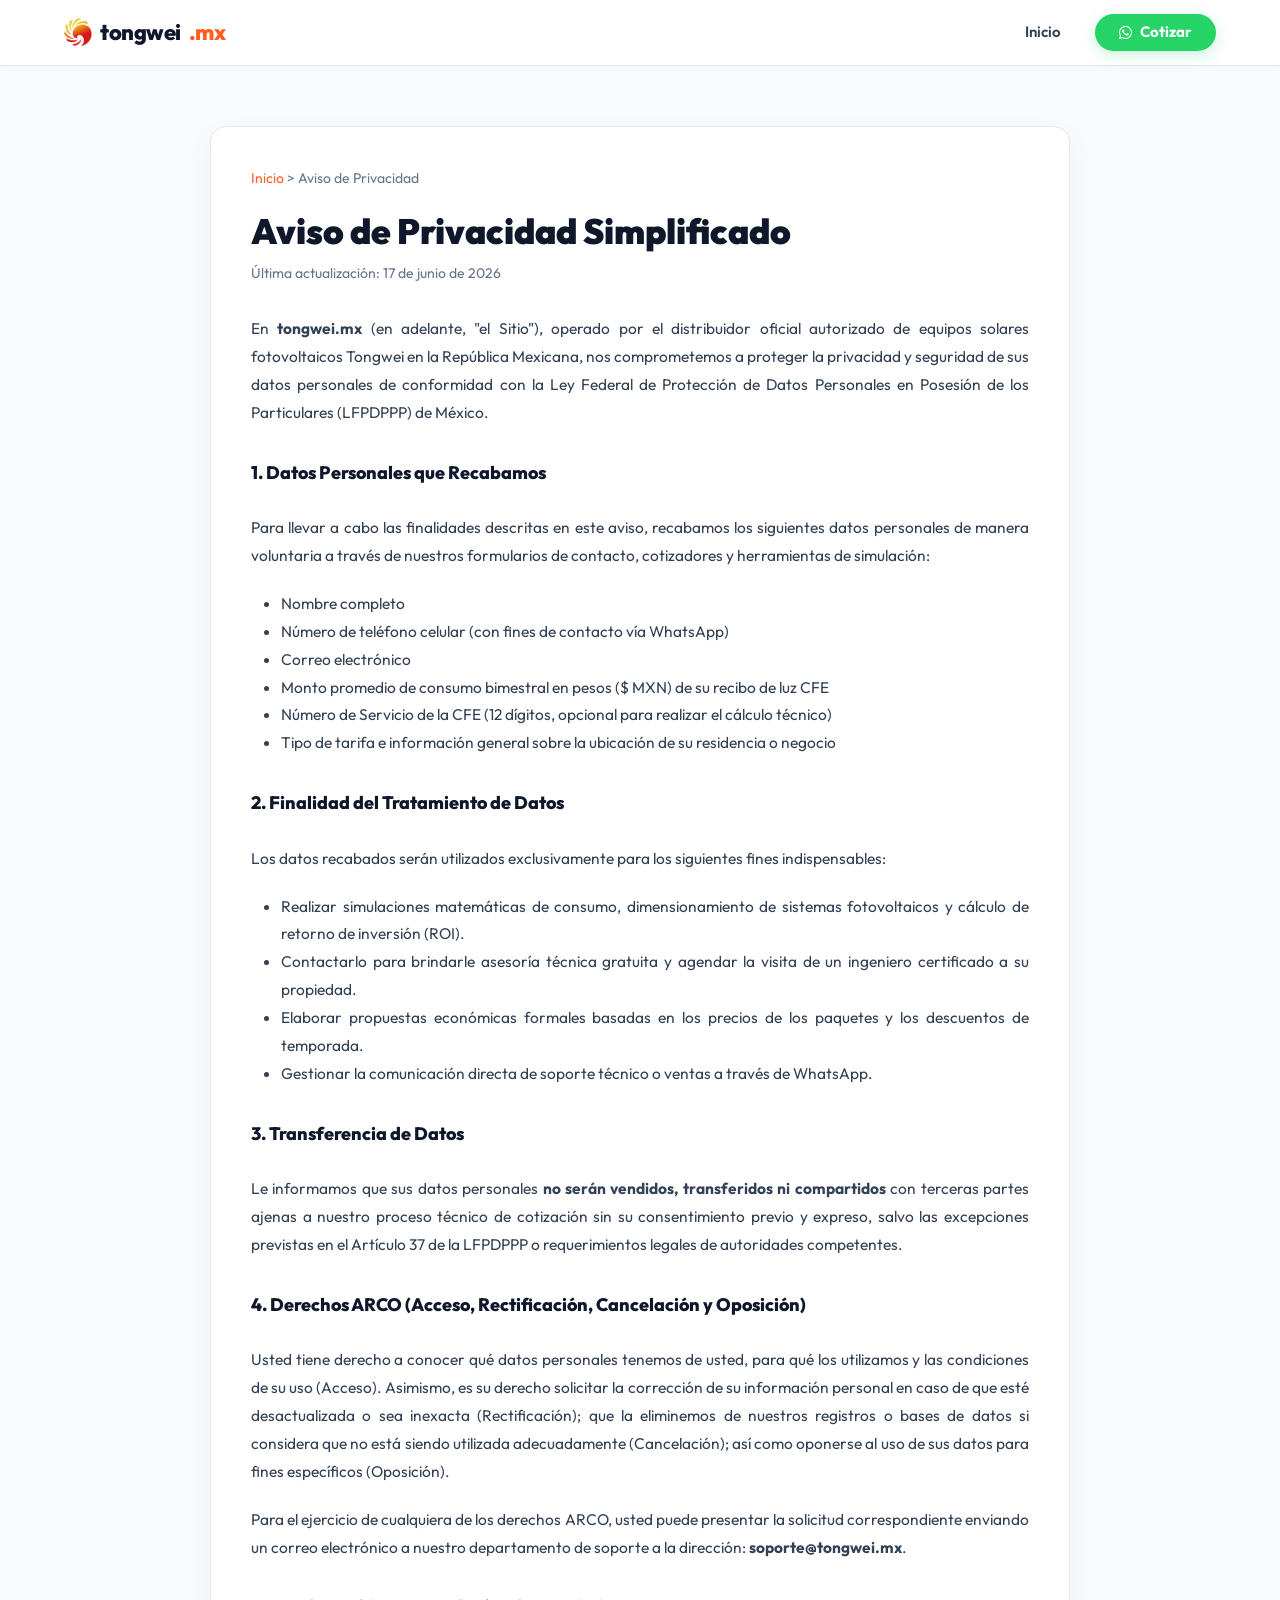
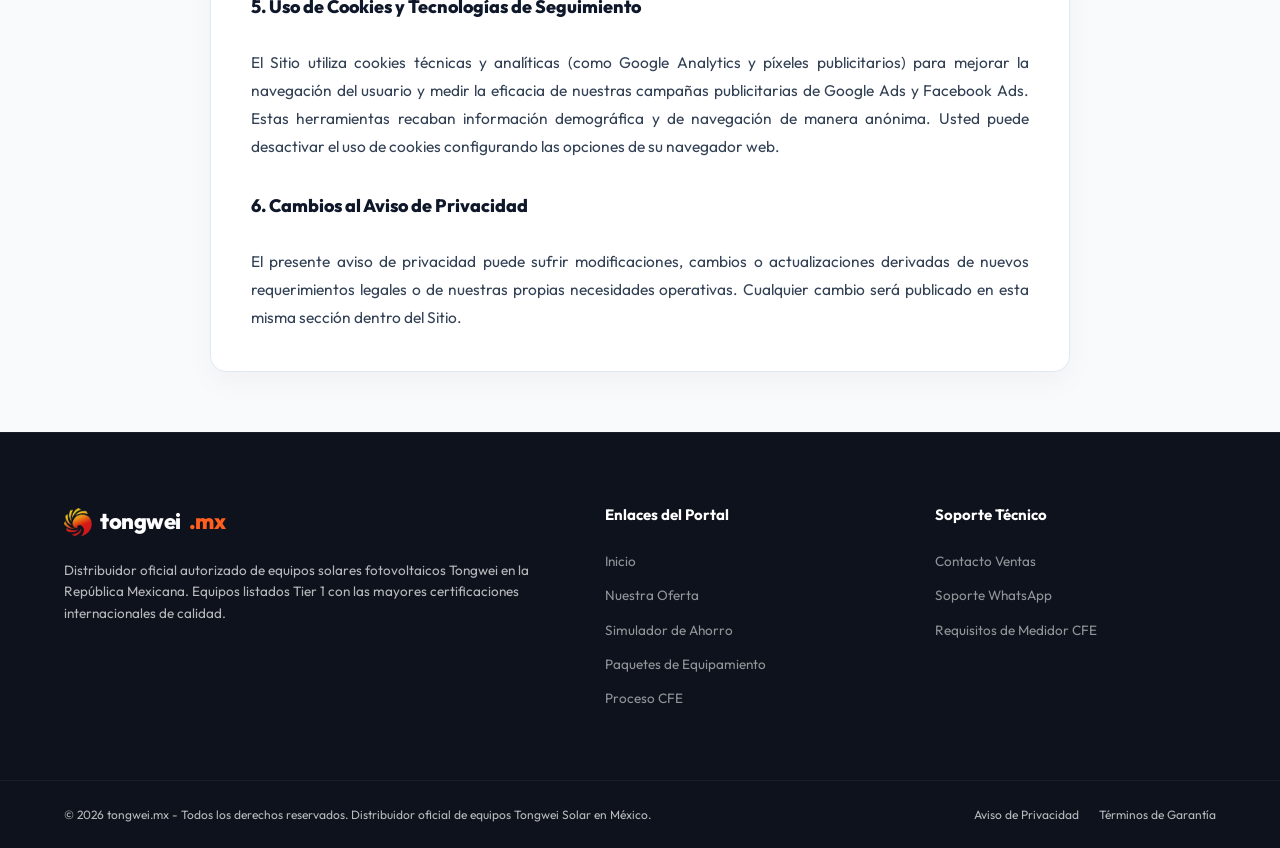
==== commit bff17e09: "Replace logo with mx-logo.png in header and footer across all pages" ====
--- a/aviso-de-privacidad.html
+++ b/aviso-de-privacidad.html
@@ -24,7 +24,7 @@
     <header id="header" class="scrolled" style="position: sticky; top: 0; z-index: 1000;">
         <div class="nav-container">
             <div class="logo">
-                <img src="images/tw-solar-logo.png" alt="Tongwei Solar Logo" class="brand-logo-img">
+                <img src="mx-logo.png" alt="Tongwei Solar Logo" class="brand-logo-img">
                 <span class="brand-tw">tongwei</span><span class="brand-solar">.mx</span>
             </div>
             <nav class="nav-menu">
@@ -88,7 +88,7 @@
         <div class="section-container footer-container">
             <div class="footer-info">
                 <div class="logo">
-                    <img src="images/tw-solar-logo.png" alt="Tongwei Solar Logo" class="brand-logo-img">
+                    <img src="mx-logo.png" alt="Tongwei Solar Logo" class="brand-logo-img">
                     <span class="brand-tw">tongwei</span><span class="brand-solar">.mx</span>
                 </div>
                 <p>Distribuidor oficial autorizado de equipos solares fotovoltaicos Tongwei en la República Mexicana. Equipos listados Tier 1 con las mayores certificaciones internacionales de calidad.</p>
